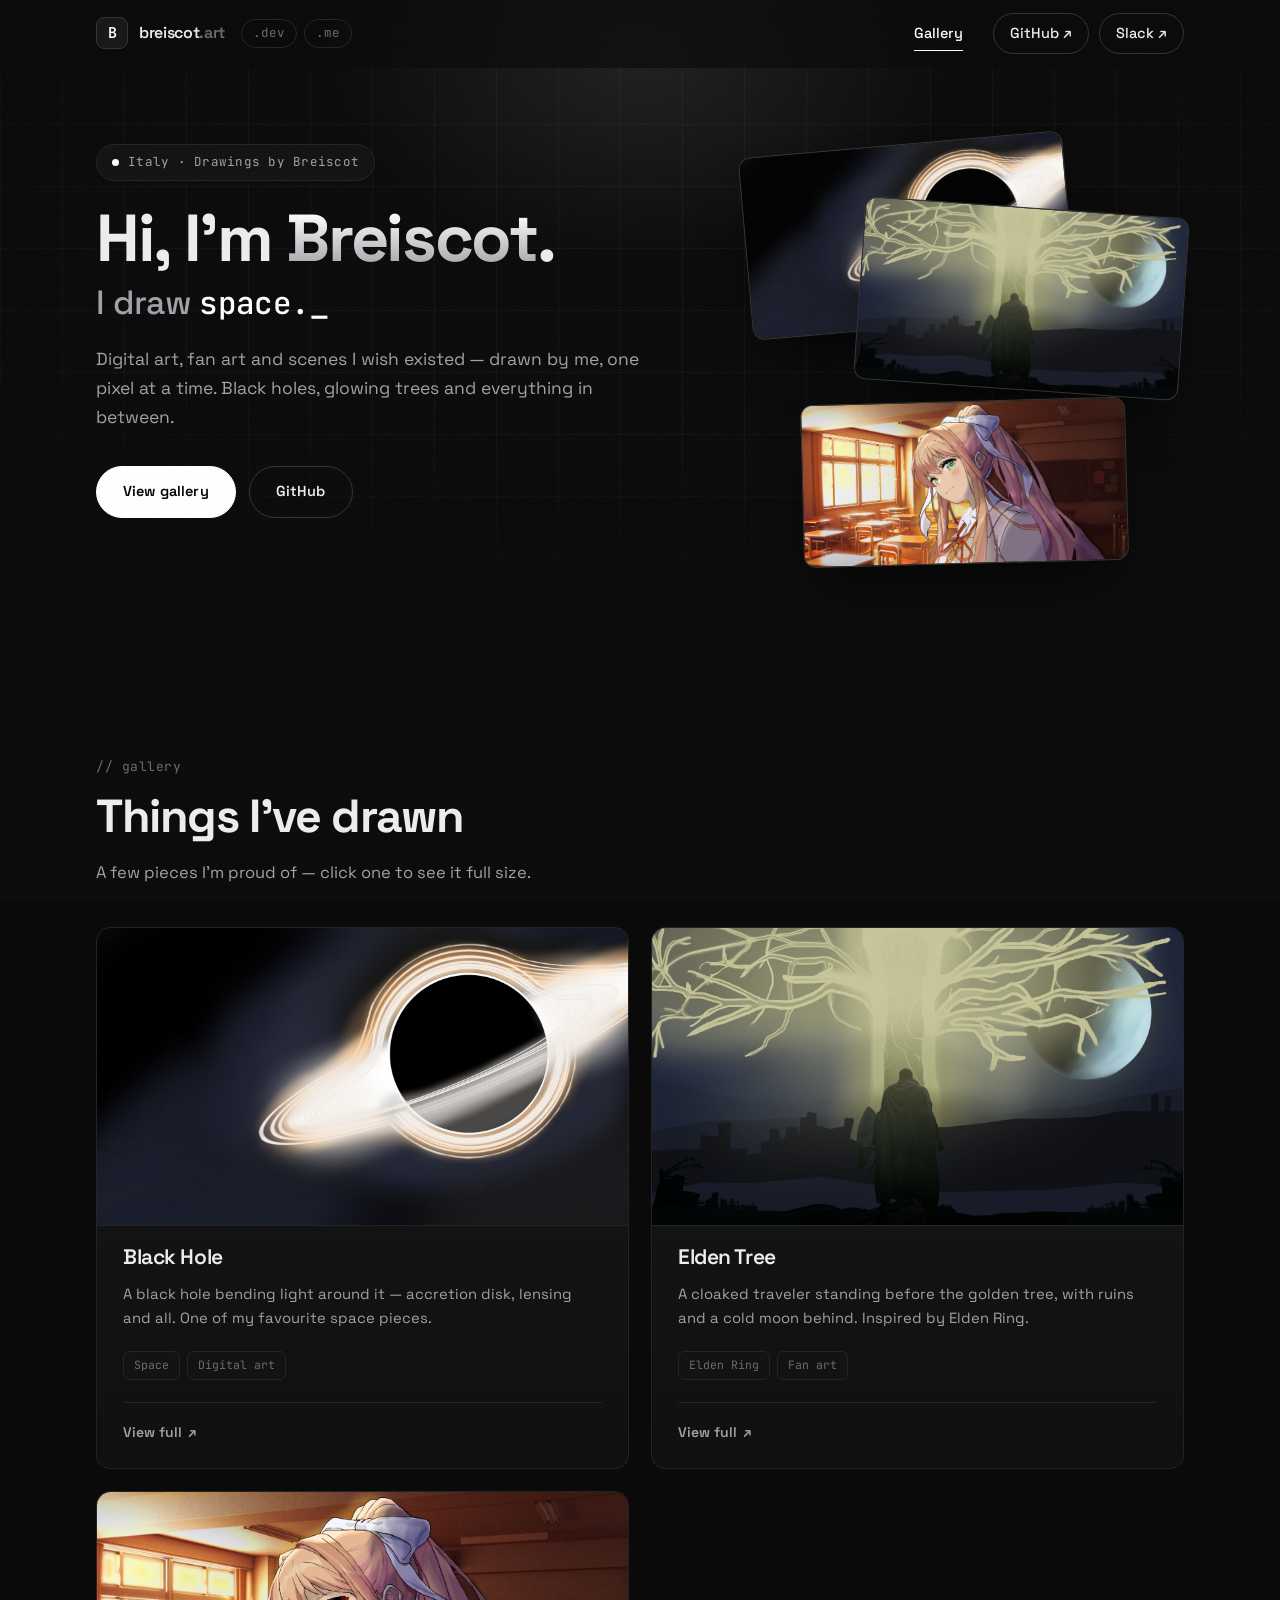
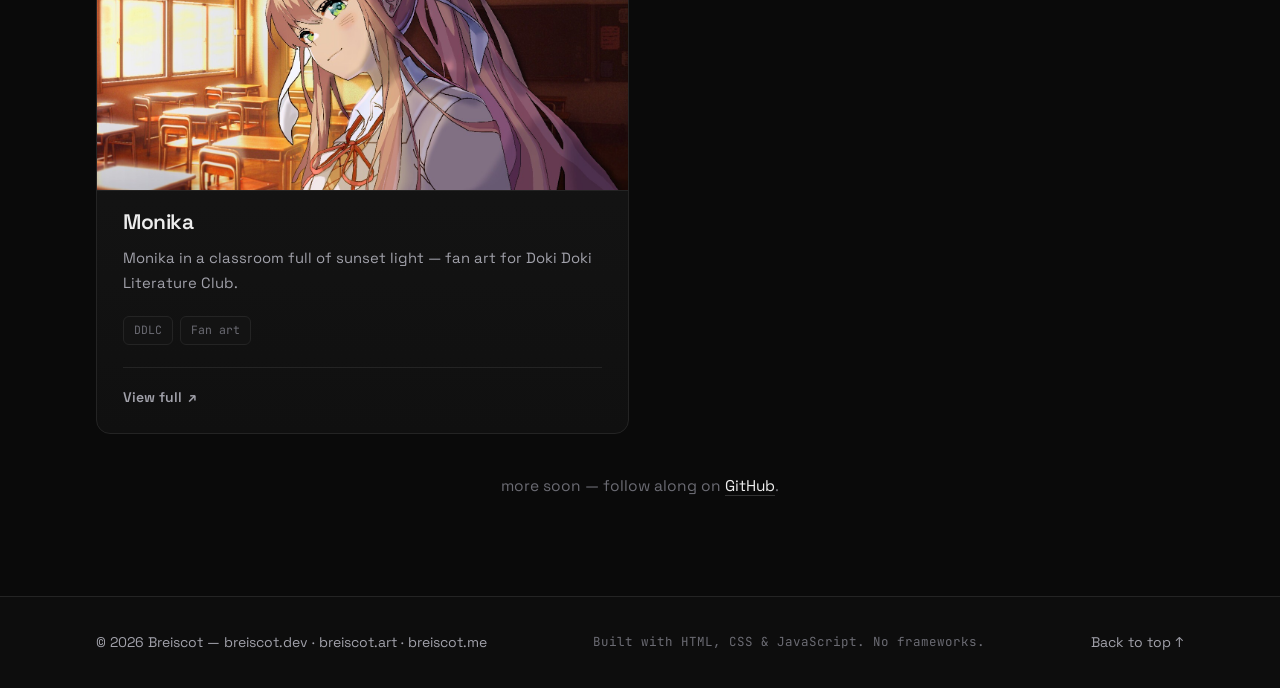
==== breiscot.art/index.html @ 877798fd "Added two new index, that are splitted, and changed a bit the style of the site" ====
<!DOCTYPE html>
<html lang="en">
<head>
  <meta charset="UTF-8">
  <meta name="viewport" content="width=device-width, initial-scale=1.0">
  <title>Breiscot — Drawings</title>
  <meta name="description" content="Drawings by Breiscot — digital art, fan art and worlds I wish existed. Black holes, glowing trees and more.">
  <meta name="author" content="Breiscot">
  <meta name="theme-color" content="#0a0a0a">

  <meta property="og:title" content="Breiscot — Drawings">
  <meta property="og:description" content="Digital art, fan art and worlds I wish existed — drawn by Breiscot.">
  <meta property="og:type" content="website">

  <link rel="icon" href="data:image/svg+xml,<svg xmlns='http://www.w3.org/2000/svg' viewBox='0 0 100 100'><rect width='100' height='100' rx='22' fill='%230a0a0a'/><text y='74' x='50' text-anchor='middle' font-size='64' font-family='monospace' font-weight='bold' fill='%23ffffff'>B</text></svg>">

  <link rel="preconnect" href="https://fonts.googleapis.com">
  <link rel="preconnect" href="https://fonts.gstatic.com" crossorigin>
  <link href="https://fonts.googleapis.com/css2?family=Space+Grotesk:wght@400;500;600;700&family=JetBrains+Mono:wght@400;500&display=swap" rel="stylesheet">

  <link rel="stylesheet" href="style.css">
  <script>document.documentElement.classList.add("js");</script>
</head>
<body>

  <div class="noise" aria-hidden="true"></div>

  <!-- ================= HEADER ================= -->
  <header class="site-header" id="top">
    <div class="container nav">
      <div class="nav-left">
        <a class="brand" href="#top" aria-label="Breiscot — home">
          <span class="brand-mark">B</span>
          <span class="brand-text">breiscot<span class="dim">.art</span></span>
        </a>
        <nav class="nav-sites" aria-label="Other Breiscot sites">
          <a href="../" title="breiscot.dev — projects">.dev</a>
          <a href="../breiscot.me/" title="breiscot.me — about me">.me</a>
        </nav>
      </div>

      <nav class="nav-links" id="nav-links" aria-label="Main navigation">
        <a href="#gallery">Gallery</a>
        <div class="nav-ctas">
          <a class="nav-cta" href="https://github.com/Breiscot" target="_blank" rel="noopener">GitHub ↗</a>
          <a class="nav-cta" href="https://hackclub.enterprise.slack.com/team/U07P4SA3LF4" target="_blank" rel="noopener">Slack ↗</a>
        </div>
      </nav>

      <button class="nav-toggle" id="nav-toggle" aria-label="Toggle menu" aria-expanded="false" aria-controls="nav-links">
        <span></span><span></span><span></span>
      </button>
    </div>
  </header>

  <main>

    <!-- ================= HERO ================= -->
    <section class="hero">
      <div class="container hero-grid">

        <div class="hero-copy">
          <p class="eyebrow reveal">
            <span class="pulse" aria-hidden="true"></span>
            Italy · Drawings by Breiscot
          </p>

          <h1 class="reveal">
            Hi, I'm <span class="accent">Breiscot</span>.
            <span class="hero-sub">I draw <span id="typewriter" class="type">space.</span><span class="caret" aria-hidden="true">_</span></span>
          </h1>

          <p class="lead reveal">
            Digital art, fan art and scenes I wish existed — drawn by me, one
            pixel at a time. Black holes, glowing trees and everything in between.
          </p>

          <div class="hero-actions reveal">
            <a class="btn btn-primary" href="#gallery">View gallery</a>
            <a class="btn btn-ghost" href="https://github.com/Breiscot" target="_blank" rel="noopener">GitHub</a>
          </div>
        </div>

        <div class="hero-visual reveal" aria-hidden="true">
          <div class="art-stack">
            <a href="#gallery" tabindex="-1"><img src="assets/img/black-hole.jpg" width="1600" height="900" alt=""></a>
            <a href="#gallery" tabindex="-1"><img src="assets/img/elden-tree.jpg" width="1600" height="900" alt=""></a>
            <a href="#gallery" tabindex="-1"><img src="assets/img/monika.jpg" width="1600" height="801" alt=""></a>
          </div>
        </div>

      </div>
    </section>

    <!-- ================= GALLERY ================= -->
    <section class="section" id="gallery">
      <div class="container">

        <div class="section-head reveal">
          <p class="section-kicker">// gallery</p>
          <h2>Things I've drawn</h2>
          <p class="section-sub">
            A few pieces I'm proud of — click one to see it full size.
          </p>
        </div>

        <div class="grid gallery">

          <!-- Black Hole -->
          <article class="card reveal">
            <div class="card-media">
              <img src="assets/img/black-hole.jpg" width="1600" height="900" loading="lazy"
                   alt="A black hole with a glowing accretion disk against a starry sky">
            </div>
            <h3>Black Hole</h3>
            <p>
              A black hole bending light around it — accretion disk, lensing
              and all. One of my favourite space pieces.
            </p>
            <ul class="tags">
              <li>Space</li>
              <li>Digital art</li>
            </ul>
            <div class="card-links">
              <a href="assets/img/black-hole.jpg" target="_blank" rel="noopener">View full <span class="arr">↗</span></a>
            </div>
          </article>

          <!-- Elden Tree -->
          <article class="card reveal">
            <div class="card-media">
              <img src="assets/img/elden-tree.jpg" width="1600" height="900" loading="lazy"
                   alt="A cloaked traveler before a glowing golden tree under a pale moon">
            </div>
            <h3>Elden Tree</h3>
            <p>
              A cloaked traveler standing before the golden tree, with ruins
              and a cold moon behind. Inspired by Elden Ring.
            </p>
            <ul class="tags">
              <li>Elden Ring</li>
              <li>Fan art</li>
            </ul>
            <div class="card-links">
              <a href="assets/img/elden-tree.jpg" target="_blank" rel="noopener">View full <span class="arr">↗</span></a>
            </div>
          </article>

          <!-- Monika -->
          <article class="card reveal">
            <div class="card-media">
              <img src="assets/img/monika.jpg" width="1600" height="801" loading="lazy"
                   alt="Monika from Doki Doki Literature Club in a classroom at sunset">
            </div>
            <h3>Monika</h3>
            <p>
              Monika in a classroom full of sunset light — fan art for
              Doki Doki Literature Club.
            </p>
            <ul class="tags">
              <li>DDLC</li>
              <li>Fan art</li>
            </ul>
            <div class="card-links">
              <a href="assets/img/monika.jpg" target="_blank" rel="noopener">View full <span class="arr">↗</span></a>
            </div>
          </article>

        </div>

        <p class="more reveal">
          more soon — follow along on
          <a href="https://github.com/Breiscot" target="_blank" rel="noopener">GitHub</a>.
        </p>

      </div>
    </section>

  </main>

  <!-- ================= FOOTER ================= -->
  <footer class="site-footer">
    <div class="container footer-inner">
      <p>© <span id="year">2026</span> Breiscot — <a href="../">breiscot.dev</a> · <a href="./">breiscot.art</a> · <a href="../breiscot.me/">breiscot.me</a></p>
      <p class="footer-note">Built with HTML, CSS &amp; JavaScript. No frameworks.</p>
      <a class="to-top" href="#top">Back to top ↑</a>
    </div>
  </footer>

  <script src="main.js"></script>
</body>
</html>
---- breiscot.art/style.css ----
/* =========================================================
   breiscot.dev — black / grey theme
   ========================================================= */

:root {
  --bg:            #0a0a0a;
  --bg-alt:        #0d0d0d;
  --surface:       #121212;
  --surface-2:     #171717;
  --border:        #242424;
  --border-strong: #333333;

  --text:          #ededed;
  --text-dim:      #a1a1aa;
  --text-faint:    #6b6b73;

  --white:         #ffffff;
  --black:         #000000;

  --font-display: "Space Grotesk", system-ui, -apple-system, "Segoe UI", sans-serif;
  --font-mono:    "JetBrains Mono", ui-monospace, SFMono-Regular, Menlo, monospace;

  --radius:   14px;
  --radius-sm: 9px;
  --container: 1140px;
  --header-h: 68px;

  --ease: cubic-bezier(0.22, 1, 0.36, 1);
}

/* ---------- reset ---------- */
*, *::before, *::after { box-sizing: border-box; }

html {
  scroll-behavior: smooth;
  scroll-padding-top: calc(var(--header-h) + 20px);
  -webkit-text-size-adjust: 100%;
}

body {
  margin: 0;
  background: var(--bg);
  color: var(--text);
  font-family: var(--font-display);
  font-size: 16.5px;
  line-height: 1.65;
  overflow-x: hidden;
  -webkit-font-smoothing: antialiased;
}

img, svg { display: block; max-width: 100%; }
a { color: inherit; }
button { font: inherit; }

::selection { background: var(--white); color: var(--black); }

:focus-visible {
  outline: 2px solid var(--white);
  outline-offset: 3px;
  border-radius: 4px;
}

/* subtle film grain */
.noise {
  position: fixed;
  inset: 0;
  z-index: 999;
  pointer-events: none;
  opacity: 0.035;
  background-image: url("data:image/svg+xml,%3Csvg xmlns='http://www.w3.org/2000/svg' width='140' height='140'%3E%3Cfilter id='n'%3E%3CfeTurbulence type='fractalNoise' baseFrequency='0.85' numOctaves='3'/%3E%3C/filter%3E%3Crect width='100%25' height='100%25' filter='url(%23n)'/%3E%3C/svg%3E");
}

.container {
  width: 100%;
  max-width: var(--container);
  margin-inline: auto;
  padding-inline: 26px;
}

/* =========================================================
   HEADER
   ========================================================= */
.site-header {
  position: fixed;
  top: 0;
  left: 0;
  right: 0;
  z-index: 100;
  height: var(--header-h);
  display: flex;
  align-items: center;
  background: rgba(10, 10, 10, 0.72);
  backdrop-filter: blur(14px);
  -webkit-backdrop-filter: blur(14px);
  border-bottom: 1px solid transparent;
  transition: border-color 0.35s var(--ease), background 0.35s var(--ease);
}

.site-header.scrolled {
  border-bottom-color: var(--border);
  background: rgba(10, 10, 10, 0.9);
}

.nav {
  display: flex;
  align-items: center;
  justify-content: space-between;
  gap: 20px;
}

.brand {
  display: inline-flex;
  align-items: center;
  gap: 11px;
  text-decoration: none;
  font-weight: 600;
  letter-spacing: -0.02em;
}

.brand-mark {
  display: grid;
  place-items: center;
  width: 32px;
  height: 32px;
  border: 1px solid var(--border-strong);
  border-radius: 8px;
  background: var(--surface-2);
  font-family: var(--font-mono);
  font-size: 15px;
  color: var(--white);
  transition: transform 0.3s var(--ease), background 0.3s var(--ease);
}

.brand:hover .brand-mark {
  transform: rotate(-8deg);
  background: var(--white);
  color: var(--black);
}

.brand-text { font-size: 16px; }
.brand-text .dim { color: var(--text-faint); }

.nav-links {
  display: flex;
  align-items: center;
  gap: 30px;
}

.nav-links a {
  position: relative;
  text-decoration: none;
  font-size: 14.5px;
  font-weight: 500;
  color: var(--text-dim);
  transition: color 0.25s var(--ease);
}

.nav-links a:not(.nav-cta)::after {
  content: "";
  position: absolute;
  left: 0;
  bottom: -6px;
  width: 100%;
  height: 1px;
  background: var(--white);
  transform: scaleX(0);
  transform-origin: left;
  transition: transform 0.3s var(--ease);
}

.nav-links a:hover,
.nav-links a.active { color: var(--white); }

.nav-links a:not(.nav-cta):hover::after,
.nav-links a.active::after { transform: scaleX(1); }

.nav-cta {
  padding: 8px 16px;
  border: 1px solid var(--border-strong);
  border-radius: 999px;
  color: var(--text) !important;
  transition: background 0.25s var(--ease), color 0.25s var(--ease), border-color 0.25s var(--ease);
}

.nav-cta:hover {
  background: var(--white);
  border-color: var(--white);
  color: var(--black) !important;
}

.nav-ctas {
  display: flex;
  align-items: center;
  gap: 10px;
}

.nav-toggle {
  display: none;
  flex-direction: column;
  justify-content: center;
  gap: 5px;
  width: 42px;
  height: 42px;
  padding: 10px;
  background: transparent;
  border: 1px solid var(--border);
  border-radius: 9px;
  cursor: pointer;
}

.nav-toggle span {
  display: block;
  height: 1.5px;
  width: 100%;
  background: var(--text);
  transition: transform 0.3s var(--ease), opacity 0.25s var(--ease);
}

.nav-toggle[aria-expanded="true"] span:nth-child(1) { transform: translateY(6.5px) rotate(45deg); }
.nav-toggle[aria-expanded="true"] span:nth-child(2) { opacity: 0; }
.nav-toggle[aria-expanded="true"] span:nth-child(3) { transform: translateY(-6.5px) rotate(-45deg); }

/* =========================================================
   HERO
   ========================================================= */
.hero {
  position: relative;
  padding: calc(var(--header-h) + 76px) 0 96px;
  overflow: hidden;
}

/* faint grid + glow, monochrome only */
.hero::before {
  content: "";
  position: absolute;
  inset: 0;
  background-image:
    linear-gradient(to right, rgba(255, 255, 255, 0.035) 1px, transparent 1px),
    linear-gradient(to bottom, rgba(255, 255, 255, 0.035) 1px, transparent 1px);
  background-size: 62px 62px;
  mask-image: radial-gradient(ellipse 80% 65% at 50% 35%, #000 45%, transparent 100%);
  -webkit-mask-image: radial-gradient(ellipse 80% 65% at 50% 35%, #000 45%, transparent 100%);
  pointer-events: none;
}

.hero::after {
  content: "";
  position: absolute;
  top: -260px;
  left: 50%;
  transform: translateX(-50%);
  width: 900px;
  height: 620px;
  background: radial-gradient(closest-side, rgba(255, 255, 255, 0.09), transparent 70%);
  pointer-events: none;
}

.hero-grid {
  position: relative;
  z-index: 1;
  display: grid;
  grid-template-columns: 1.15fr 0.85fr;
  gap: 56px;
  align-items: center;
}

.eyebrow {
  display: inline-flex;
  align-items: center;
  gap: 9px;
  margin: 0 0 22px;
  padding: 7px 15px;
  border: 1px solid var(--border);
  border-radius: 999px;
  background: var(--surface);
  font-family: var(--font-mono);
  font-size: 12.5px;
  letter-spacing: 0.02em;
  color: var(--text-dim);
}

.pulse {
  width: 7px;
  height: 7px;
  border-radius: 50%;
  background: var(--white);
  box-shadow: 0 0 0 0 rgba(255, 255, 255, 0.55);
  animation: pulse 2.4s infinite;
}

@keyframes pulse {
  0%   { box-shadow: 0 0 0 0 rgba(255, 255, 255, 0.5); }
  70%  { box-shadow: 0 0 0 9px rgba(255, 255, 255, 0); }
  100% { box-shadow: 0 0 0 0 rgba(255, 255, 255, 0); }
}

.hero h1 {
  margin: 0 0 24px;
  font-size: clamp(2.5rem, 6vw, 4.15rem);
  line-height: 1.06;
  font-weight: 700;
  letter-spacing: -0.035em;
}

.hero h1 .accent {
  background: linear-gradient(180deg, #ffffff 20%, #8f8f96 100%);
  -webkit-background-clip: text;
  background-clip: text;
  color: transparent;
}

.hero-sub {
  display: block;
  margin-top: 12px;
  font-size: clamp(1.35rem, 3.4vw, 2.1rem);
  font-weight: 500;
  color: var(--text-dim);
  letter-spacing: -0.02em;
}

.type {
  color: var(--white);
  font-family: var(--font-mono);
  font-size: 0.92em;
}

.caret {
  color: var(--white);
  animation: blink 1.05s steps(1) infinite;
}

@keyframes blink { 50% { opacity: 0; } }

.lead {
  max-width: 52ch;
  margin: 0 0 34px;
  font-size: 17.5px;
  color: var(--text-dim);
}

.hero-actions {
  display: flex;
  flex-wrap: wrap;
  gap: 13px;
  margin-bottom: 46px;
}

/* buttons */
.btn {
  display: inline-flex;
  align-items: center;
  gap: 8px;
  padding: 13px 26px;
  border-radius: 999px;
  border: 1px solid var(--border-strong);
  text-decoration: none;
  font-size: 14.5px;
  font-weight: 600;
  letter-spacing: 0.01em;
  transition: transform 0.25s var(--ease), background 0.25s var(--ease),
              color 0.25s var(--ease), border-color 0.25s var(--ease);
}

.btn:hover { transform: translateY(-2px); }

.btn-primary {
  background: var(--white);
  border-color: var(--white);
  color: var(--black);
}

.btn-primary:hover { background: #d9d9d9; border-color: #d9d9d9; }

.btn-ghost {
  background: transparent;
  color: var(--text);
}

.btn-ghost:hover {
  background: var(--surface-2);
  border-color: #4a4a4a;
  color: var(--white);
}

/* stats */
.hero-stats {
  display: flex;
  gap: 44px;
  margin: 0;
}

.hero-stats div { border-left: 1px solid var(--border); padding-left: 17px; }

.hero-stats dt {
  font-family: var(--font-mono);
  font-size: 27px;
  font-weight: 500;
  color: var(--white);
  line-height: 1.2;
}

.hero-stats dd {
  margin: 3px 0 0;
  font-size: 13px;
  color: var(--text-faint);
}

/* terminal */
.terminal {
  border: 1px solid var(--border);
  border-radius: var(--radius);
  background: linear-gradient(180deg, #141414, #0d0d0d);
  box-shadow: 0 30px 70px -30px rgba(0, 0, 0, 0.9);
  overflow: hidden;
  transform: rotate(1.1deg);
  transition: transform 0.5s var(--ease);
}

.terminal:hover { transform: rotate(0deg) translateY(-4px); }

.terminal-bar {
  display: flex;
  align-items: center;
  gap: 7px;
  padding: 12px 15px;
  border-bottom: 1px solid var(--border);
  background: var(--surface);
}

.terminal-bar span {
  width: 10px;
  height: 10px;
  border-radius: 50%;
  background: #3a3a3a;
}

.terminal-bar span:first-child { background: #4d4d4d; }

.terminal-bar em {
  margin-left: auto;
  font-family: var(--font-mono);
  font-style: normal;
  font-size: 11.5px;
  color: var(--text-faint);
}

.terminal-body {
  padding: 20px 20px 24px;
  font-family: var(--font-mono);
  font-size: 13px;
  line-height: 1.85;
}

.terminal-body p { margin: 0; overflow-wrap: anywhere; }

.t-prompt { color: var(--text-faint); margin-right: 8px; }
.t-out { color: var(--text-dim); padding-left: 18px; }
.t-ok { color: var(--white); }

.blink { animation: blink 1.05s steps(1) infinite; }

/* =========================================================
   SECTIONS
   ========================================================= */
.section { padding: 96px 0; }
.section-alt {
  background: var(--bg-alt);
  border-block: 1px solid var(--border);
}

.section-head { max-width: 640px; margin-bottom: 40px; }

.section-kicker {
  margin: 0 0 14px;
  font-family: var(--font-mono);
  font-size: 13px;
  color: var(--text-faint);
  letter-spacing: 0.04em;
}

.section h2 {
  margin: 0 0 16px;
  font-size: clamp(1.9rem, 4.4vw, 2.9rem);
  font-weight: 700;
  letter-spacing: -0.03em;
  line-height: 1.12;
}

.section-sub {
  margin: 0;
  color: var(--text-dim);
  font-size: 16.5px;
}

.section-sub strong { color: var(--text); font-weight: 600; }

/* ---------- filters ---------- */
.filters {
  display: flex;
  flex-wrap: wrap;
  gap: 10px;
  margin-bottom: 34px;
}

.chip {
  display: inline-flex;
  align-items: center;
  gap: 8px;
  padding: 9px 18px;
  background: var(--surface);
  border: 1px solid var(--border);
  border-radius: 999px;
  color: var(--text-dim);
  font-size: 14px;
  font-weight: 500;
  cursor: pointer;
  transition: background 0.25s var(--ease), color 0.25s var(--ease), border-color 0.25s var(--ease);
}

.chip .count {
  font-family: var(--font-mono);
  font-size: 11.5px;
  padding: 1px 7px;
  border-radius: 999px;
  background: #232323;
  color: var(--text-faint);
}

.chip:hover { border-color: var(--border-strong); color: var(--white); }

.chip.is-active {
  background: var(--white);
  border-color: var(--white);
  color: var(--black);
}

.chip.is-active .count { background: rgba(0, 0, 0, 0.14); color: #333; }

/* ---------- project grid ---------- */
.grid {
  display: grid;
  grid-template-columns: repeat(auto-fill, minmax(320px, 1fr));
  gap: 22px;
}

.card {
  position: relative;
  display: flex;
  flex-direction: column;
  padding: 26px 26px 24px;
  background: linear-gradient(180deg, var(--surface-2), #101010);
  border: 1px solid var(--border);
  border-radius: var(--radius);
  transition: transform 0.4s var(--ease), border-color 0.4s var(--ease),
              box-shadow 0.4s var(--ease), opacity 0.35s var(--ease);
}

.card::before {
  content: "";
  position: absolute;
  inset: 0;
  border-radius: inherit;
  background: radial-gradient(420px circle at var(--mx, 50%) var(--my, 0%), rgba(255, 255, 255, 0.055), transparent 60%);
  opacity: 0;
  transition: opacity 0.4s var(--ease);
  pointer-events: none;
}

.card:hover {
  transform: translateY(-5px);
  border-color: var(--border-strong);
  box-shadow: 0 26px 50px -30px rgba(0, 0, 0, 0.95);
}

.card:hover::before { opacity: 1; }

.card.is-hidden { display: none; }

.card-top {
  display: flex;
  align-items: center;
  justify-content: space-between;
  gap: 12px;
  margin-bottom: 18px;
}

.card-time {
  display: inline-flex;
  align-items: center;
  gap: 6px;
  font-family: var(--font-mono);
  font-size: 12.5px;
  color: var(--text-faint);
}

.card-time svg {
  width: 13px;
  height: 13px;
  opacity: 0.75;
}

.card-badges { display: flex; gap: 6px; flex-wrap: wrap; justify-content: flex-end; }

.badge {
  font-family: var(--font-mono);
  font-size: 10.5px;
  letter-spacing: 0.05em;
  text-transform: uppercase;
  padding: 4px 9px;
  border: 1px solid var(--border-strong);
  border-radius: 6px;
  color: var(--text-dim);
  background: #1b1b1b;
}

.card h3 {
  margin: 0 0 11px;
  font-size: 21px;
  font-weight: 600;
  letter-spacing: -0.02em;
  line-height: 1.25;
}

.card p {
  margin: 0 0 20px;
  font-size: 14.8px;
  line-height: 1.68;
  color: var(--text-dim);
  flex-grow: 1;
}

.tags {
  display: flex;
  flex-wrap: wrap;
  gap: 7px;
  list-style: none;
  margin: 0 0 22px;
  padding: 0;
}

.tags li {
  font-family: var(--font-mono);
  font-size: 11.5px;
  padding: 4px 10px;
  border: 1px solid var(--border);
  border-radius: 6px;
  color: var(--text-faint);
  background: #131313;
}

/* icon-only tag pills */
.tags li.tag-icon {
  display: inline-flex;
  align-items: center;
  justify-content: center;
  width: 28px;
  height: 28px;
  padding: 0;
  background: #1b1b1b;
}

.tags li.tag-icon img {
  width: 16px;
  height: 16px;
}

/* project card image */
.card-media {
  margin: -26px -26px 18px;
  aspect-ratio: 16 / 10;
  overflow: hidden;
  border-bottom: 1px solid var(--border);
  border-radius: var(--radius) var(--radius) 0 0;
  background: var(--surface);
}

.card-media img {
  width: 100%;
  height: 100%;
  object-fit: cover;
  object-position: 50% 20%;
  filter: grayscale(1) contrast(1.03);
  transition: filter 0.55s var(--ease), transform 0.55s var(--ease);
}

.card:hover .card-media img {
  filter: grayscale(0);
  transform: scale(1.035);
}

.card-links {
  display: flex;
  gap: 20px;
  padding-top: 18px;
  border-top: 1px solid var(--border);
}

.card-links a {
  display: inline-flex;
  align-items: center;
  gap: 6px;
  text-decoration: none;
  font-size: 14px;
  font-weight: 600;
  color: var(--text-dim);
  transition: color 0.25s var(--ease);
}

.card-links a:hover { color: var(--white); }

.card-links .arr { transition: transform 0.25s var(--ease); }
.card-links a:hover .arr { transform: translate(3px, -3px); }

.grid-empty {
  margin: 30px 0 0;
  font-family: var(--font-mono);
  font-size: 14px;
  color: var(--text-faint);
}

.more {
  margin: 40px 0 0;
  font-size: 15.5px;
  color: var(--text-faint);
  text-align: center;
}

.more a {
  color: var(--text);
  text-decoration: underline;
  text-underline-offset: 4px;
  text-decoration-color: var(--border-strong);
  transition: text-decoration-color 0.25s var(--ease);
}

.more a:hover { text-decoration-color: var(--white); }

/* =========================================================
   ABOUT
   ========================================================= */
.about-grid {
  display: grid;
  grid-template-columns: 1.2fr 0.8fr;
  gap: 56px;
  align-items: start;
}

.about-copy p:not(.section-kicker) {
  color: var(--text-dim);
  max-width: 58ch;
}

.about-copy strong { color: var(--text); font-weight: 600; }

.about-skills {
  padding: 28px;
  background: var(--surface);
  border: 1px solid var(--border);
  border-radius: var(--radius);
}

.about-skills h3 {
  margin: 0 0 18px;
  font-family: var(--font-mono);
  font-size: 13px;
  font-weight: 500;
  text-transform: uppercase;
  letter-spacing: 0.08em;
  color: var(--text-faint);
}

.skill-list { list-style: none; margin: 0; padding: 0; }

.skill-list li {
  display: flex;
  justify-content: space-between;
  align-items: baseline;
  gap: 16px;
  padding: 13px 0;
  border-bottom: 1px solid var(--border);
  font-size: 14.5px;
}

.skill-list li:last-child { border-bottom: 0; padding-bottom: 0; }

.skill-name { color: var(--text-faint); font-family: var(--font-mono); font-size: 12.5px; }
.skill-val { color: var(--text); text-align: right; font-weight: 500; }

/* =========================================================
   CONTACT
   ========================================================= */
.contact {
  position: relative;
  text-align: center;
  max-width: 660px;
  padding-bottom: 155px;
}
.contact .section-sub { margin-bottom: 34px; }

.contact-links {
  display: flex;
  flex-wrap: wrap;
  gap: 13px;
  justify-content: center;
}

/* =========================================================
   FOOTER
   ========================================================= */
.site-footer {
  border-top: 1px solid var(--border);
  padding: 34px 0;
  background: var(--bg-alt);
}

.footer-inner {
  display: flex;
  align-items: center;
  justify-content: space-between;
  gap: 18px;
  flex-wrap: wrap;
}

.footer-inner p { margin: 0; font-size: 14px; color: var(--text-dim); }
.footer-note { color: var(--text-faint) !important; font-family: var(--font-mono); font-size: 12.5px !important; }

.to-top {
  text-decoration: none;
  font-size: 14px;
  color: var(--text-dim);
  transition: color 0.25s var(--ease);
}

.to-top:hover { color: var(--white); }

/* =========================================================
   REVEAL ANIMATION
   ========================================================= */
.js .reveal {
  opacity: 0;
  transform: translateY(22px);
  transition: opacity 0.7s var(--ease), transform 0.7s var(--ease);
}

.js .reveal.in { opacity: 1; transform: none; }

@media (prefers-reduced-motion: reduce) {
  html { scroll-behavior: auto; }
  .js .reveal { opacity: 1; transform: none; transition: none; }
  .pulse, .caret, .blink { animation: none; }
}

/* =========================================================
   HACKATIME STATS (inside the Projects section)
   ========================================================= */
.hackatime-block {
  max-width: 640px;
  margin-top: 64px;
  padding-top: 40px;
  border-top: 1px solid var(--border);
}

.hackatime-block h3 {
  margin: 0 0 12px;
  font-size: clamp(1.45rem, 3vw, 2rem);
  font-weight: 700;
  letter-spacing: -0.03em;
}

.hackatime-block .section-sub { margin-bottom: 26px; }

.hackatime-frame {
  max-width: 640px;
  padding: 14px;
  background: var(--surface);
  border: 1px solid var(--border);
  border-radius: var(--radius);
  box-shadow: 0 26px 50px -30px rgba(0, 0, 0, 0.9);
  transition: transform 0.4s var(--ease), border-color 0.4s var(--ease);
}

.hackatime-frame:hover {
  transform: translateY(-4px);
  border-color: var(--border-strong);
}

.hackatime-frame img {
  display: block;
  width: 100%;
  height: auto;
  border-radius: 8px;
  filter: grayscale(1);
  transition: filter 0.55s var(--ease);
}

.hackatime-frame:hover img { filter: grayscale(0); }

/* =========================================================
   SIDE MASCOTS
   ========================================================= */
.mascot {
  position: absolute;
  bottom: 0;
  z-index: 2;
  padding: 0;
  border: 0;
  background: none;
  line-height: 0;
  width: clamp(78px, 10vw, 110px);
  cursor: pointer;
  transition: transform 0.35s var(--ease);
}

.mascot-left  { left: 0; }
.mascot-right { right: 0; }

.mascot img {
  width: 100%;
  height: auto;
  pointer-events: none;
  animation: mascot-bob 3.6s ease-in-out infinite;
}

.mascot-right img { animation-delay: -1.8s; }

@keyframes mascot-bob {
  0%, 100% { transform: translateY(0); }
  50%      { transform: translateY(-7px); }
}

.mascot-left:hover  { transform: translateX(6px) rotate(5deg) scale(1.06); }
.mascot-right:hover { transform: translateX(-6px) rotate(-5deg) scale(1.06); }
.mascot:active      { transform: scale(0.94); }

.mascot.pop img { animation: mascot-jump 0.6s var(--ease); }

@keyframes mascot-jump {
  0%   { transform: translateY(0) scale(1); }
  30%  { transform: translateY(-24px) scale(1.06); }
  55%  { transform: translateY(0) scale(0.95); }
  75%  { transform: translateY(-8px) scale(1.02); }
  100% { transform: translateY(0) scale(1); }
}

.mascot-bubble {
  position: absolute;
  bottom: calc(100% + 6px);
  left: 50%;
  transform: translateX(-50%) translateY(6px);
  padding: 7px 13px;
  background: var(--white);
  color: var(--black);
  font-family: var(--font-mono);
  font-size: 12.5px;
  line-height: 1;
  white-space: nowrap;
  border-radius: 999px;
  opacity: 0;
  pointer-events: none;
  box-shadow: 0 10px 22px -10px rgba(0, 0, 0, 0.85);
}

.mascot.pop .mascot-bubble { animation: mascot-bubble 1.6s var(--ease); }

@keyframes mascot-bubble {
  0%   { opacity: 0; transform: translateX(-50%) translateY(6px) scale(0.8); }
  15%  { opacity: 1; transform: translateX(-50%) translateY(-4px) scale(1); }
  75%  { opacity: 1; transform: translateX(-50%) translateY(-9px); }
  100% { opacity: 0; transform: translateX(-50%) translateY(-15px); }
}

@media (prefers-reduced-motion: reduce) {
  .mascot img { animation: none; }
}

/* =========================================================
   RESPONSIVE
   ========================================================= */
@media (max-width: 960px) {
  .hero-grid { grid-template-columns: 1fr; gap: 46px; }
  .hero-visual { max-width: 560px; }
  .terminal { transform: none; }
  .about-grid { grid-template-columns: 1fr; gap: 36px; }
}

@media (max-width: 760px) {
  .nav-toggle { display: flex; }

  .nav-links {
    position: fixed;
    top: var(--header-h);
    left: 0;
    right: 0;
    flex-direction: column;
    align-items: stretch;
    gap: 0;
    padding: 12px 26px 26px;
    background: rgba(10, 10, 10, 0.97);
    backdrop-filter: blur(16px);
    -webkit-backdrop-filter: blur(16px);
    border-bottom: 1px solid var(--border);
    transform: translateY(-14px);
    opacity: 0;
    visibility: hidden;
    transition: transform 0.35s var(--ease), opacity 0.3s var(--ease), visibility 0.3s;
  }

  .nav-links.open {
    transform: none;
    opacity: 1;
    visibility: visible;
  }

  .nav-links a {
    padding: 15px 0;
    font-size: 16px;
    border-bottom: 1px solid var(--border);
  }

  .nav-links a:last-child { border-bottom: 0; }

  .nav-links a:not(.nav-cta)::after { display: none; }

  .nav-ctas {
    flex-direction: column;
    gap: 10px;
    margin-top: 14px;
  }

  .nav-ctas .nav-cta {
    margin-top: 0;
    text-align: center;
    border-bottom: 1px solid var(--border-strong) !important;
  }

  .hero { padding-top: calc(var(--header-h) + 52px); padding-bottom: 72px; }
  .hero-stats { gap: 26px; }
  .hero-stats div { padding-left: 13px; }
  .hero-stats dt { font-size: 23px; }

  .section { padding: 72px 0; }

  .grid { grid-template-columns: 1fr; }

  .footer-inner { flex-direction: column; align-items: flex-start; gap: 10px; }
}

@media (max-width: 420px) {
  body { font-size: 15.5px; }
  .container { padding-inline: 18px; }
  .hero-actions .btn { width: 100%; justify-content: center; }
  .hero-stats { flex-wrap: wrap; row-gap: 18px; }
  .card { padding: 22px 20px 20px; }
}

/* =========================================================
   SITE SWITCHER (breiscot.dev / breiscot.art / breiscot.me)
   ========================================================= */
.nav-left {
  display: flex;
  align-items: center;
  gap: 16px;
  min-width: 0;
}

.nav-sites {
  display: flex;
  align-items: center;
  gap: 7px;
}

.nav-sites a {
  font-family: var(--font-mono);
  font-size: 12.5px;
  line-height: 1;
  text-decoration: none;
  color: var(--text-faint);
  padding: 7px 11px;
  border: 1px solid var(--border);
  border-radius: 999px;
  transition: color 0.25s var(--ease), border-color 0.25s var(--ease), background 0.25s var(--ease);
}

.nav-sites a:hover {
  color: var(--white);
  border-color: var(--border-strong);
  background: var(--surface-2);
}

/* footer: the three sites */
.footer-inner p a {
  color: var(--text-dim);
  text-decoration: none;
  transition: color 0.25s var(--ease);
}

.footer-inner p a:hover { color: var(--white); }

@media (max-width: 760px) {
  .nav-left { gap: 10px; }
  .nav-sites { gap: 5px; }
  .nav-sites a { padding: 6px 9px; font-size: 11.5px; }
}

/* =========================================================
   breiscot.art — gallery + hero art stack
   ========================================================= */
.art-stack {
  position: relative;
  height: clamp(300px, 34vw, 420px);
  max-width: 560px;
  margin-inline: auto;
}

.art-stack a {
  position: absolute;
  display: block;
  width: 74%;
  border-radius: 12px;
  overflow: hidden;
  border: 1px solid var(--border-strong);
  background: var(--surface);
  box-shadow: 0 30px 60px -25px rgba(0, 0, 0, 0.95);
  transition: transform 0.5s var(--ease), box-shadow 0.5s var(--ease);
}

.art-stack a:nth-child(1) { top: 0;      left: 0;    transform: rotate(-5deg);   z-index: 1; }
.art-stack a:nth-child(2) { top: 15%;    right: 0;   transform: rotate(4deg);    z-index: 2; }
.art-stack a:nth-child(3) { bottom: 0;   left: 13%;  transform: rotate(-1.5deg); z-index: 3; }

.art-stack a:hover {
  transform: rotate(0deg) translateY(-6px) scale(1.03);
  box-shadow: 0 40px 70px -25px rgba(0, 0, 0, 1);
  z-index: 4;
}

.art-stack img { width: 100%; height: auto; }

/* gallery: bigger cards, artwork stays in full colour */
.gallery { grid-template-columns: repeat(auto-fill, minmax(min(430px, 100%), 1fr)); }

.gallery .card-media { aspect-ratio: 16 / 9; }

.gallery .card-media img {
  object-position: center;
  filter: none;
}

.gallery .card:hover .card-media img {
  filter: none;
  transform: scale(1.03);
}
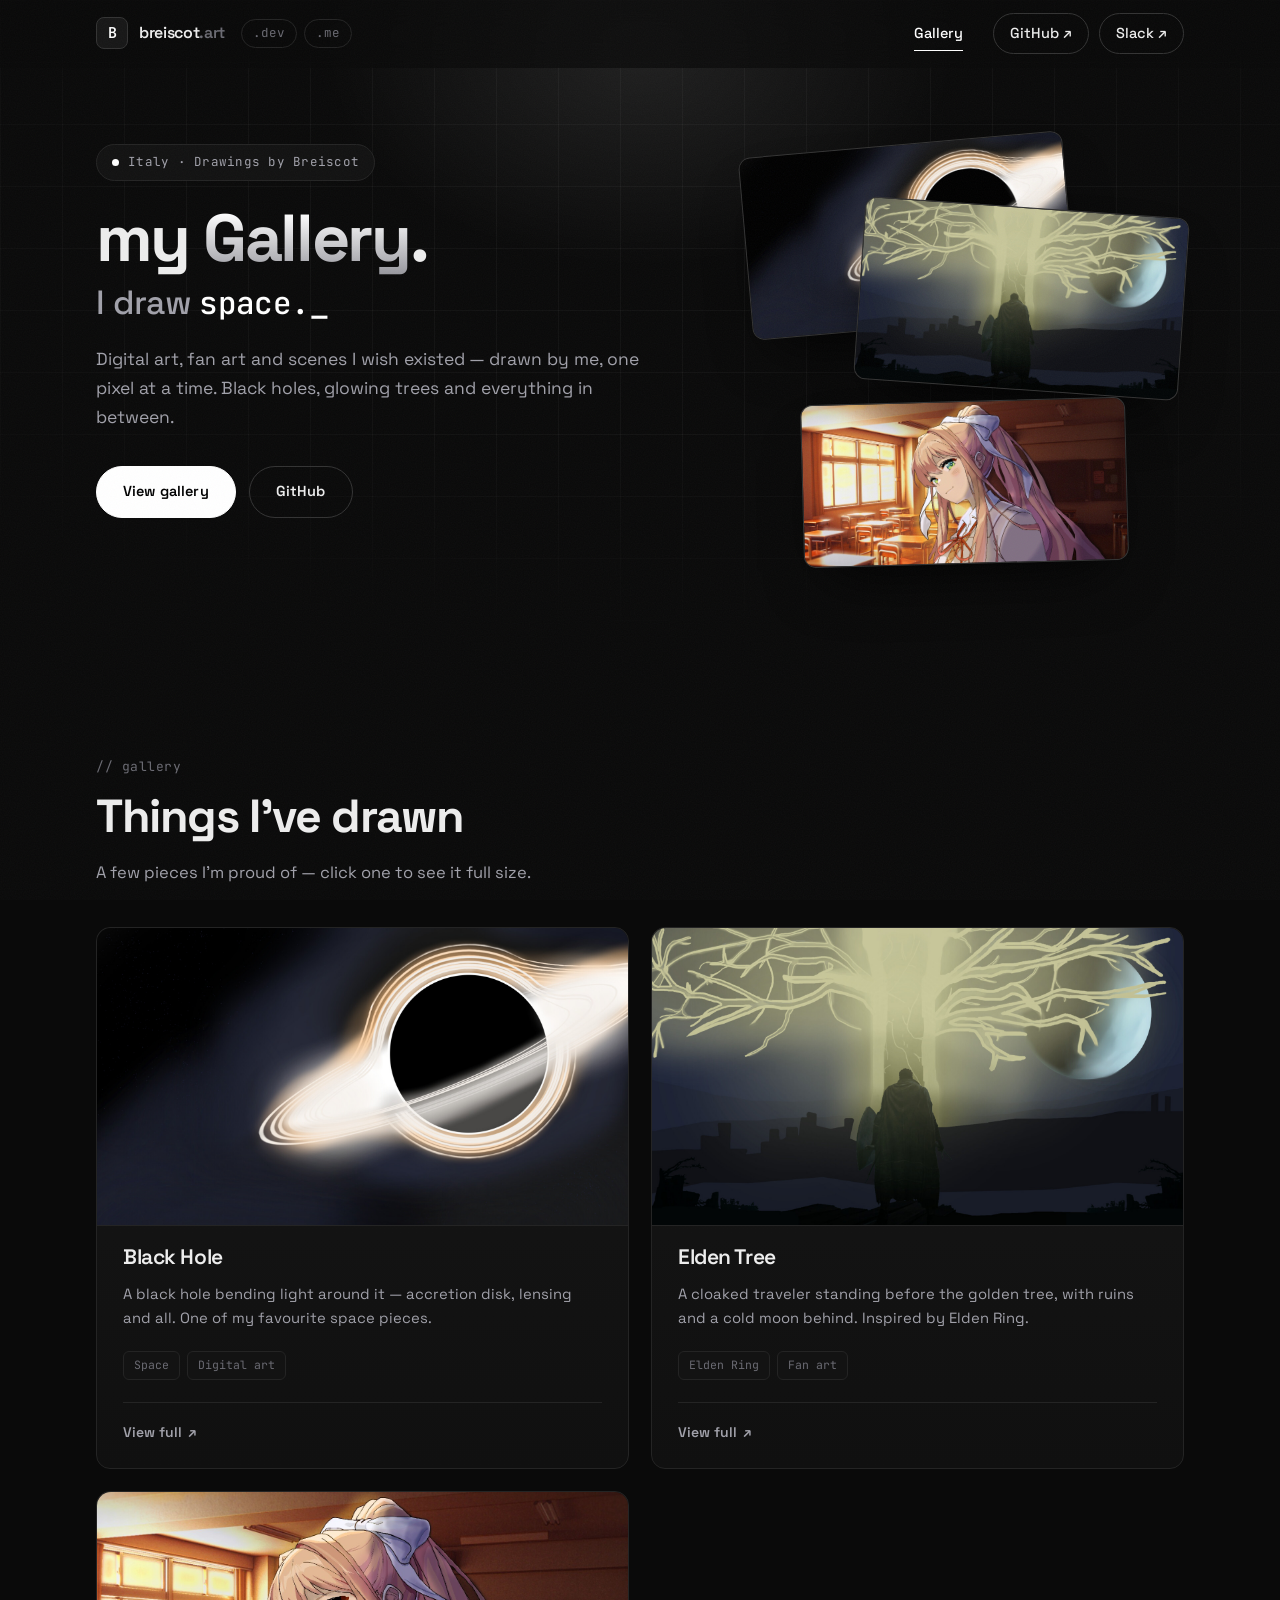
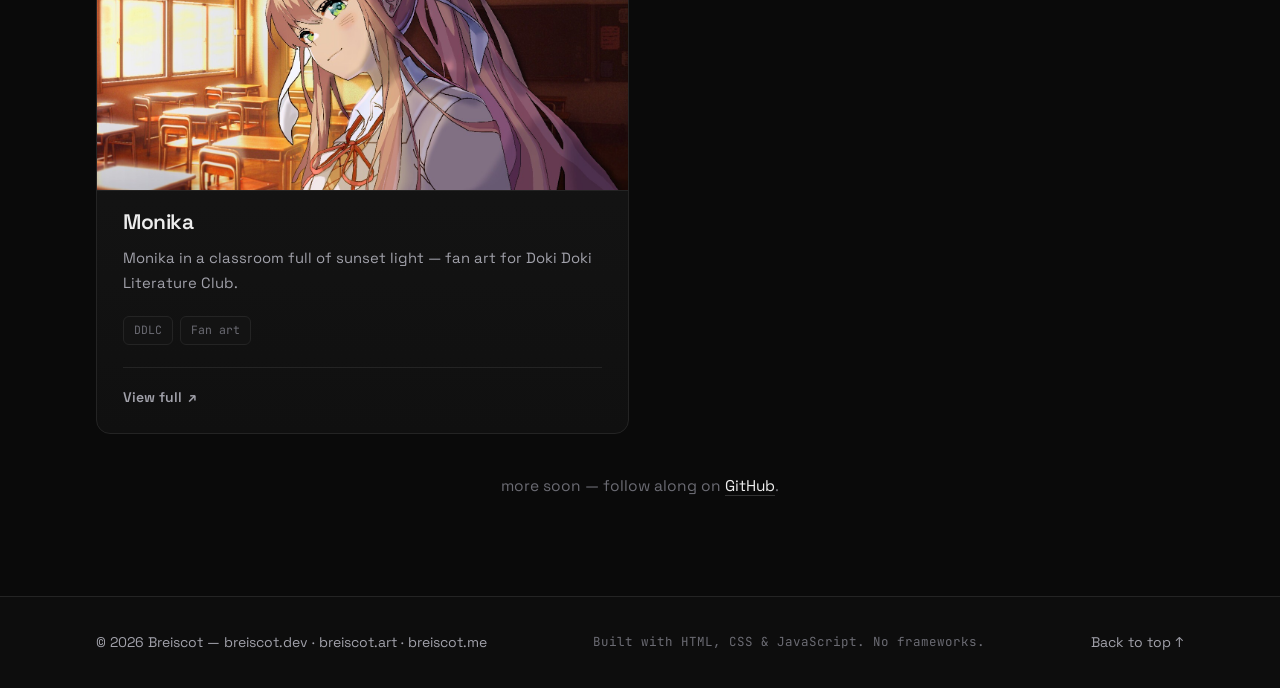
==== commit 01fc8b0d: "Changed new things" ====
--- a/breiscot.art/index.html
+++ b/breiscot.art/index.html
@@ -66,7 +66,7 @@
           </p>
 
           <h1 class="reveal">
-            Hi, I'm <span class="accent">Breiscot</span>.
+            my <span class="accent">Gallery</span>.
             <span class="hero-sub">I draw <span id="typewriter" class="type">space.</span><span class="caret" aria-hidden="true">_</span></span>
           </h1>
 
